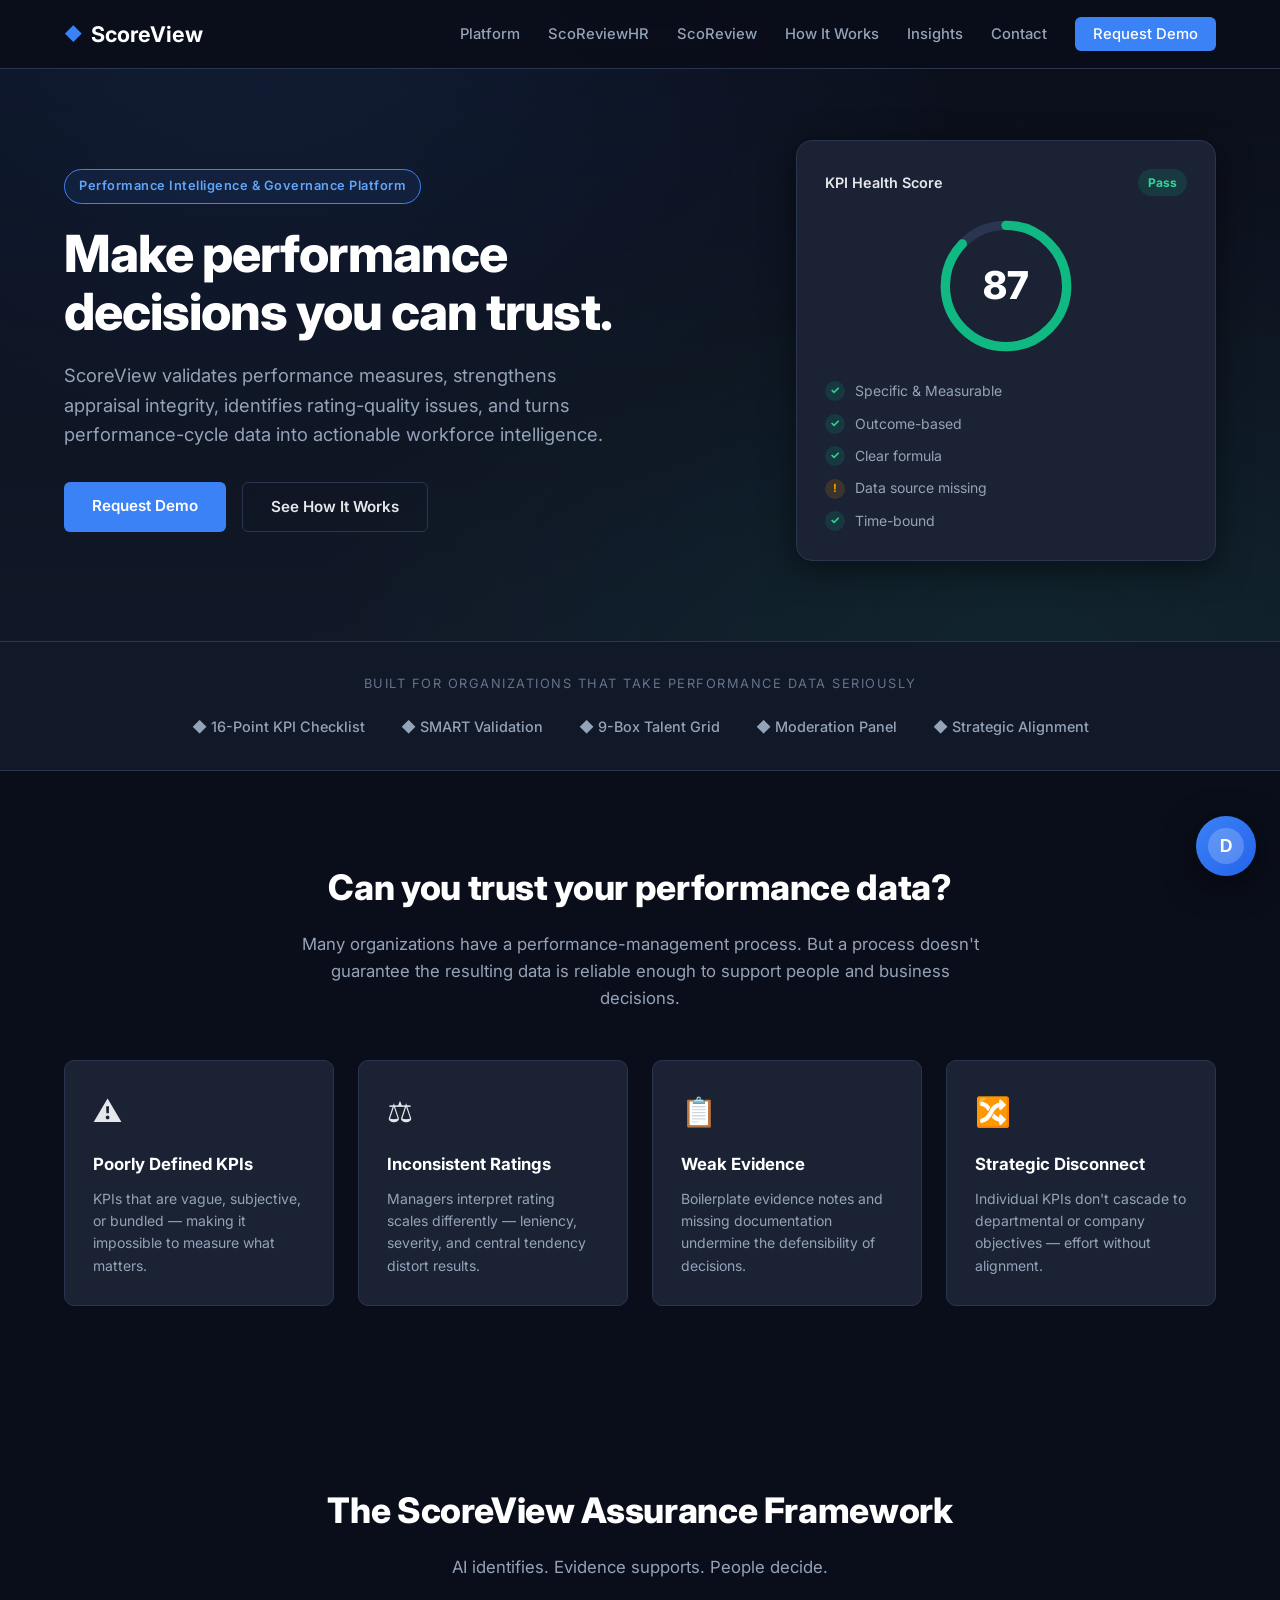
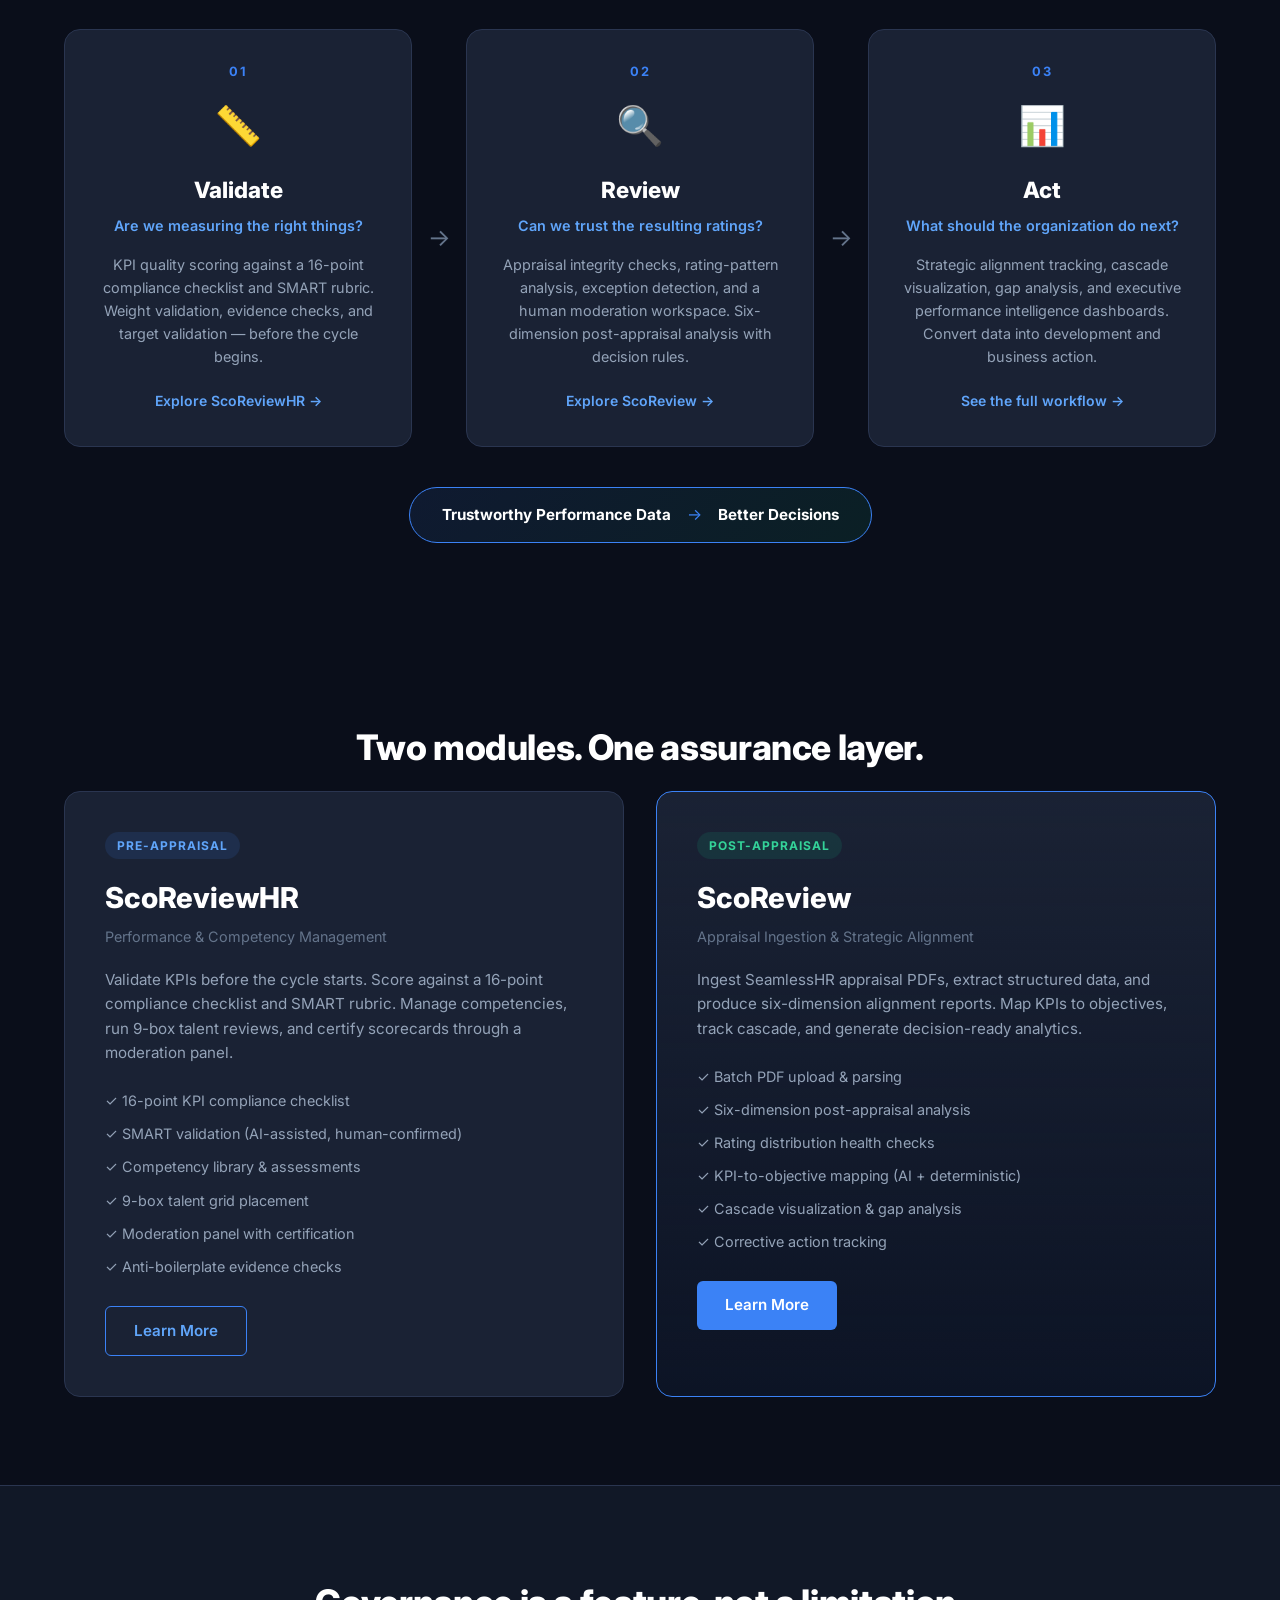
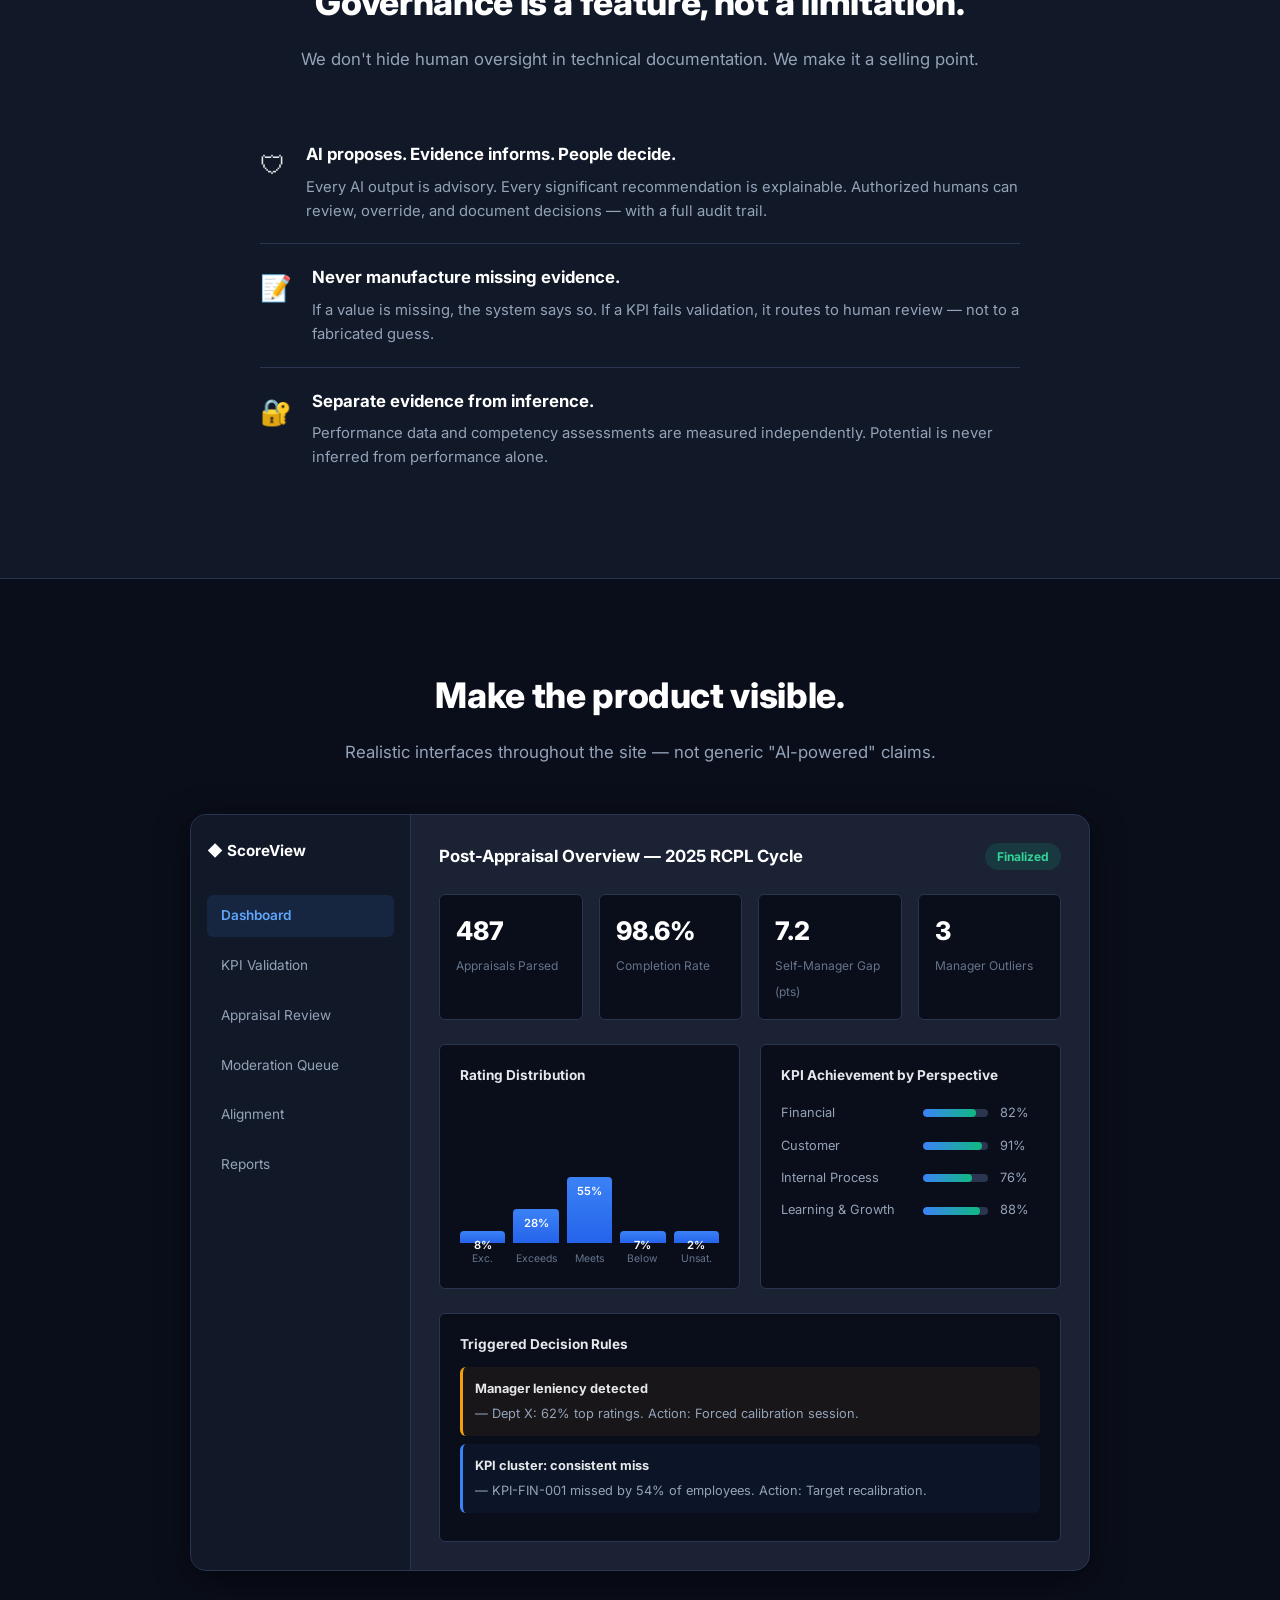
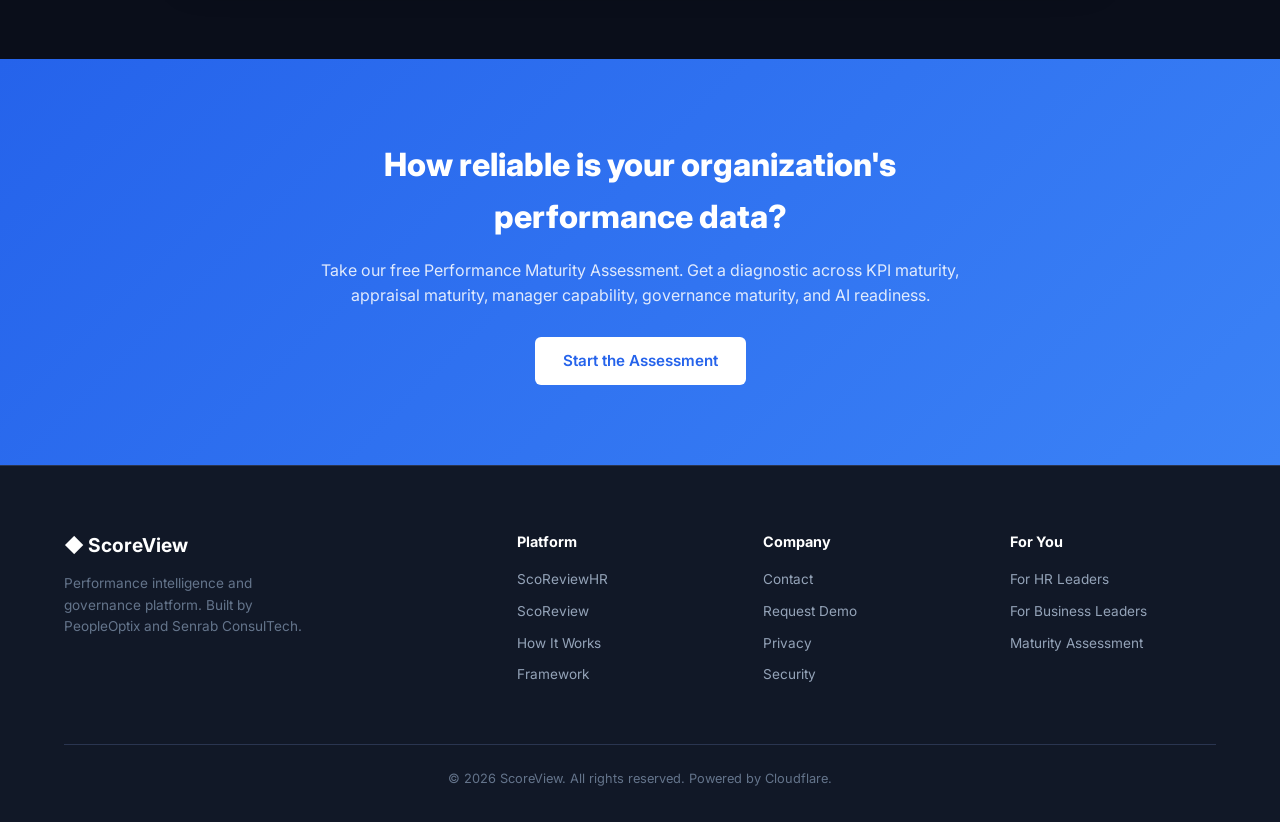
==== index.html @ a71723cf "chore: expose static site and Pages Functions at repo root for Cloudflare Pages" ====
<!DOCTYPE html>
<html lang="en">
<head>
  <meta charset="UTF-8">
  <meta name="viewport" content="width=device-width, initial-scale=1.0">
  <title>ScoreView — Performance Intelligence You Can Trust</title>
  <meta name="description" content="ScoreView validates performance measures, strengthens appraisal integrity, identifies rating-quality issues, and turns performance-cycle data into actionable workforce intelligence.">
  <link rel="preconnect" href="https://fonts.googleapis.com">
  <link rel="preconnect" href="https://fonts.gstatic.com" crossorigin>
  <link href="https://fonts.googleapis.com/css2?family=Inter:wght@300;400;500;600;700;800&display=swap" rel="stylesheet">
  <link rel="stylesheet" href="/styles.css">
  <script src="/config.js"></script>
</head>
<body>
  <!-- Navigation -->
  <nav class="nav" id="nav">
    <div class="nav-container">
      <a href="/" class="nav-logo">
        <span class="nav-logo-icon">◆</span> ScoreView
      </a>
      <button class="nav-toggle" id="navToggle" aria-label="Toggle menu" aria-expanded="false">
        <span></span><span></span><span></span>
      </button>
      <ul class="nav-menu" id="navMenu">
        <li><a href="/#platform">Platform</a></li>
        <li><a href="/scoReviewHR.html">ScoReviewHR</a></li>
        <li><a href="/scoReview.html">ScoReview</a></li>
        <li><a href="/how-it-works.html">How It Works</a></li>
        <li><a href="/#insights">Insights</a></li>
        <li><a href="/contact.html">Contact</a></li>
        <li><a href="/request-demo.html" class="nav-cta" data-cta="demo">Request Demo</a></li>
      </ul>
    </div>
  </nav>

  <!-- Hero -->
  <section class="hero">
    <div class="hero-bg"></div>
    <div class="container">
      <div class="hero-content">
        <div class="hero-badge">Performance Intelligence & Governance Platform</div>
        <h1 class="hero-title">Make performance decisions you can trust.</h1>
        <p class="hero-subtitle">ScoreView validates performance measures, strengthens appraisal integrity, identifies rating-quality issues, and turns performance-cycle data into actionable workforce intelligence.</p>
        <div class="hero-ctas">
          <a href="/request-demo.html" class="btn btn-primary" data-cta="demo">Request Demo</a>
          <a href="/how-it-works.html" class="btn btn-secondary">See How It Works</a>
        </div>
      </div>
      <div class="hero-visual">
        <div class="hero-card">
          <div class="hero-card-header">
            <span class="hero-card-label">KPI Health Score</span>
            <span class="hero-card-status status-pass">Pass</span>
          </div>
          <div class="hero-card-score">
            <span class="score-ring" style="--score: 87;">
              <svg viewBox="0 0 120 120">
                <circle cx="60" cy="60" r="52" class="ring-bg"/>
                <circle cx="60" cy="60" r="52" class="ring-fill" style="stroke-dashoffset: calc(327 - 327 * 0.87);"/>
              </svg>
              <span class="score-value">87</span>
            </span>
          </div>
          <div class="hero-card-checks">
            <div class="check-item pass"><span>✓</span> Specific & Measurable</div>
            <div class="check-item pass"><span>✓</span> Outcome-based</div>
            <div class="check-item pass"><span>✓</span> Clear formula</div>
            <div class="check-item warn"><span>!</span> Data source missing</div>
            <div class="check-item pass"><span>✓</span> Time-bound</div>
          </div>
        </div>
      </div>
    </div>
  </section>

  <!-- Trust Bar -->
  <section class="trust-bar">
    <div class="container">
      <p class="trust-label">Built for organizations that take performance data seriously</p>
      <div class="trust-items">
        <div class="trust-item">◆ 16-Point KPI Checklist</div>
        <div class="trust-item">◆ SMART Validation</div>
        <div class="trust-item">◆ 9-Box Talent Grid</div>
        <div class="trust-item">◆ Moderation Panel</div>
        <div class="trust-item">◆ Strategic Alignment</div>
      </div>
    </div>
  </section>

  <!-- Problem Statement -->
  <section class="problem" id="problem">
    <div class="container">
      <h2 class="section-title">Can you trust your performance data?</h2>
      <p class="section-subtitle">Many organizations have a performance-management process. But a process doesn't guarantee the resulting data is reliable enough to support people and business decisions.</p>
      <div class="problem-grid">
        <div class="problem-card">
          <div class="problem-icon">⚠</div>
          <h3>Poorly Defined KPIs</h3>
          <p>KPIs that are vague, subjective, or bundled — making it impossible to measure what matters.</p>
        </div>
        <div class="problem-card">
          <div class="problem-icon">⚖</div>
          <h3>Inconsistent Ratings</h3>
          <p>Managers interpret rating scales differently — leniency, severity, and central tendency distort results.</p>
        </div>
        <div class="problem-card">
          <div class="problem-icon">📋</div>
          <h3>Weak Evidence</h3>
          <p>Boilerplate evidence notes and missing documentation undermine the defensibility of decisions.</p>
        </div>
        <div class="problem-card">
          <div class="problem-icon">🔀</div>
          <h3>Strategic Disconnect</h3>
          <p>Individual KPIs don't cascade to departmental or company objectives — effort without alignment.</p>
        </div>
      </div>
    </div>
  </section>

  <!-- Three Pillars -->
  <section class="pillars" id="platform">
    <div class="container">
      <h2 class="section-title">The ScoreView Assurance Framework</h2>
      <p class="section-subtitle">AI identifies. Evidence supports. People decide.</p>
      <div class="pillars-flow">
        <div class="pillar">
          <div class="pillar-number">01</div>
          <div class="pillar-icon">📏</div>
          <h3>Validate</h3>
          <p class="pillar-question">Are we measuring the right things?</p>
          <p class="pillar-desc">KPI quality scoring against a 16-point compliance checklist and SMART rubric. Weight validation, evidence checks, and target validation — before the cycle begins.</p>
          <a href="/scoReviewHR.html" class="pillar-link">Explore ScoReviewHR →</a>
        </div>
        <div class="pillar-connector">→</div>
        <div class="pillar">
          <div class="pillar-number">02</div>
          <div class="pillar-icon">🔍</div>
          <h3>Review</h3>
          <p class="pillar-question">Can we trust the resulting ratings?</p>
          <p class="pillar-desc">Appraisal integrity checks, rating-pattern analysis, exception detection, and a human moderation workspace. Six-dimension post-appraisal analysis with decision rules.</p>
          <a href="/scoReview.html" class="pillar-link">Explore ScoReview →</a>
        </div>
        <div class="pillar-connector">→</div>
        <div class="pillar">
          <div class="pillar-number">03</div>
          <div class="pillar-icon">📊</div>
          <h3>Act</h3>
          <p class="pillar-question">What should the organization do next?</p>
          <p class="pillar-desc">Strategic alignment tracking, cascade visualization, gap analysis, and executive performance intelligence dashboards. Convert data into development and business action.</p>
          <a href="/how-it-works.html" class="pillar-link">See the full workflow →</a>
        </div>
      </div>
      <div class="pillars-result">
        <div class="pillars-result-box">
          <strong>Trustworthy Performance Data</strong>
          <span>→</span>
          <strong>Better Decisions</strong>
        </div>
      </div>
    </div>
  </section>

  <!-- Product Cards -->
  <section class="products" id="products">
    <div class="container">
      <h2 class="section-title">Two modules. One assurance layer.</h2>
      <div class="product-grid">
        <div class="product-card">
          <div class="product-tag">Pre-Appraisal</div>
          <h3>ScoReviewHR</h3>
          <p class="product-tagline">Performance & Competency Management</p>
          <p class="product-desc">Validate KPIs before the cycle starts. Score against a 16-point compliance checklist and SMART rubric. Manage competencies, run 9-box talent reviews, and certify scorecards through a moderation panel.</p>
          <ul class="product-features">
            <li>✓ 16-point KPI compliance checklist</li>
            <li>✓ SMART validation (AI-assisted, human-confirmed)</li>
            <li>✓ Competency library & assessments</li>
            <li>✓ 9-box talent grid placement</li>
            <li>✓ Moderation panel with certification</li>
            <li>✓ Anti-boilerplate evidence checks</li>
          </ul>
          <a href="/scoReviewHR.html" class="btn btn-outline" data-cta="scoReviewHR">Learn More</a>
        </div>
        <div class="product-card product-card-featured">
          <div class="product-tag">Post-Appraisal</div>
          <h3>ScoReview</h3>
          <p class="product-tagline">Appraisal Ingestion & Strategic Alignment</p>
          <p class="product-desc">Ingest SeamlessHR appraisal PDFs, extract structured data, and produce six-dimension alignment reports. Map KPIs to objectives, track cascade, and generate decision-ready analytics.</p>
          <ul class="product-features">
            <li>✓ Batch PDF upload & parsing</li>
            <li>✓ Six-dimension post-appraisal analysis</li>
            <li>✓ Rating distribution health checks</li>
            <li>✓ KPI-to-objective mapping (AI + deterministic)</li>
            <li>✓ Cascade visualization & gap analysis</li>
            <li>✓ Corrective action tracking</li>
          </ul>
          <a href="/scoReview.html" class="btn btn-primary" data-cta="scoReview">Learn More</a>
        </div>
      </div>
    </div>
  </section>

  <!-- Governance -->
  <section class="governance" id="governance">
    <div class="container">
      <div class="governance-content">
        <h2 class="section-title">Governance is a feature, not a limitation.</h2>
        <p class="section-subtitle">We don't hide human oversight in technical documentation. We make it a selling point.</p>
        <div class="governance-principle">
          <div class="gp-icon">🛡</div>
          <div>
            <h4>AI proposes. Evidence informs. People decide.</h4>
            <p>Every AI output is advisory. Every significant recommendation is explainable. Authorized humans can review, override, and document decisions — with a full audit trail.</p>
          </div>
        </div>
        <div class="governance-principle">
          <div class="gp-icon">📝</div>
          <div>
            <h4>Never manufacture missing evidence.</h4>
            <p>If a value is missing, the system says so. If a KPI fails validation, it routes to human review — not to a fabricated guess.</p>
          </div>
        </div>
        <div class="governance-principle">
          <div class="gp-icon">🔐</div>
          <div>
            <h4>Separate evidence from inference.</h4>
            <p>Performance data and competency assessments are measured independently. Potential is never inferred from performance alone.</p>
          </div>
        </div>
      </div>
    </div>
  </section>

  <!-- Dashboard Preview -->
  <section class="dashboard-preview" id="insights">
    <div class="container">
      <h2 class="section-title">Make the product visible.</h2>
      <p class="section-subtitle">Realistic interfaces throughout the site — not generic "AI-powered" claims.</p>
      <div class="dashboard-mockup">
        <div class="dm-sidebar">
          <div class="dm-logo">◆ ScoreView</div>
          <div class="dm-nav-item active">Dashboard</div>
          <div class="dm-nav-item">KPI Validation</div>
          <div class="dm-nav-item">Appraisal Review</div>
          <div class="dm-nav-item">Moderation Queue</div>
          <div class="dm-nav-item">Alignment</div>
          <div class="dm-nav-item">Reports</div>
        </div>
        <div class="dm-main">
          <div class="dm-header">
            <h4>Post-Appraisal Overview — 2025 RCPL Cycle</h4>
            <span class="dm-badge">Finalized</span>
          </div>
          <div class="dm-stats">
            <div class="dm-stat">
              <span class="dm-stat-value">487</span>
              <span class="dm-stat-label">Appraisals Parsed</span>
            </div>
            <div class="dm-stat">
              <span class="dm-stat-value">98.6%</span>
              <span class="dm-stat-label">Completion Rate</span>
            </div>
            <div class="dm-stat">
              <span class="dm-stat-value">7.2</span>
              <span class="dm-stat-label">Self-Manager Gap (pts)</span>
            </div>
            <div class="dm-stat">
              <span class="dm-stat-value">3</span>
              <span class="dm-stat-label">Manager Outliers</span>
            </div>
          </div>
          <div class="dm-charts">
            <div class="dm-chart">
              <h5>Rating Distribution</h5>
              <div class="dm-bar-chart">
                <div class="dm-bar" style="height: 8%"><span>8%</span></div>
                <div class="dm-bar" style="height: 28%"><span>28%</span></div>
                <div class="dm-bar" style="height: 55%"><span>55%</span></div>
                <div class="dm-bar" style="height: 7%"><span>7%</span></div>
                <div class="dm-bar" style="height: 2%"><span>2%</span></div>
              </div>
              <div class="dm-bar-labels">
                <span>Exc.</span><span>Exceeds</span><span>Meets</span><span>Below</span><span>Unsat.</span>
              </div>
            </div>
            <div class="dm-chart">
              <h5>KPI Achievement by Perspective</h5>
              <div class="dm-progress-list">
                <div class="dm-progress-item"><span>Financial</span><div class="dm-progress-bar"><div style="width: 82%"></div></div><span>82%</span></div>
                <div class="dm-progress-item"><span>Customer</span><div class="dm-progress-bar"><div style="width: 91%"></div></div><span>91%</span></div>
                <div class="dm-progress-item"><span>Internal Process</span><div class="dm-progress-bar"><div style="width: 76%"></div></div><span>76%</span></div>
                <div class="dm-progress-item"><span>Learning & Growth</span><div class="dm-progress-bar"><div style="width: 88%"></div></div><span>88%</span></div>
              </div>
            </div>
          </div>
          <div class="dm-alerts">
            <h5>Triggered Decision Rules</h5>
            <div class="dm-alert dm-alert-warn">
              <strong>Manager leniency detected</strong> — Dept X: 62% top ratings. Action: Forced calibration session.
            </div>
            <div class="dm-alert dm-alert-info">
              <strong>KPI cluster: consistent miss</strong> — KPI-FIN-001 missed by 54% of employees. Action: Target recalibration.
            </div>
          </div>
        </div>
      </div>
    </div>
  </section>

  <!-- Maturity Assessment CTA -->
  <section class="maturity-cta">
    <div class="container">
      <div class="maturity-content">
        <h2>How reliable is your organization's performance data?</h2>
        <p>Take our free Performance Maturity Assessment. Get a diagnostic across KPI maturity, appraisal maturity, manager capability, governance maturity, and AI readiness.</p>
        <a href="/request-demo.html" class="btn btn-primary" data-cta="maturity">Start the Assessment</a>
      </div>
    </div>
  </section>

  <!-- Footer -->
  <footer class="footer">
    <div class="container">
      <div class="footer-grid">
        <div class="footer-col">
          <div class="footer-logo">◆ ScoreView</div>
          <p class="footer-desc">Performance intelligence and governance platform. Built by PeopleOptix and Senrab ConsulTech.</p>
        </div>
        <div class="footer-col">
          <h5>Platform</h5>
          <a href="/scoReviewHR.html">ScoReviewHR</a>
          <a href="/scoReview.html">ScoReview</a>
          <a href="/how-it-works.html">How It Works</a>
          <a href="/#platform">Framework</a>
        </div>
        <div class="footer-col">
          <h5>Company</h5>
          <a href="/contact.html">Contact</a>
          <a href="/request-demo.html">Request Demo</a>
          <a href="/privacy.html">Privacy</a>
          <a href="/security.html">Security</a>
        </div>
        <div class="footer-col">
          <h5>For You</h5>
          <a href="/#insights">For HR Leaders</a>
          <a href="/#insights">For Business Leaders</a>
          <a href="/request-demo.html">Maturity Assessment</a>
        </div>
      </div>
      <div class="footer-bottom">
        <p>© 2026 ScoreView. All rights reserved. Powered by Cloudflare.</p>
      </div>
    </div>
  </footer>

  <!-- Dede AI Assistant -->
  <div class="dede-widget" id="dedeWidget">
    <button class="dede-toggle" id="dedeToggle" aria-label="Open Dede AI Assistant">
      <div class="dede-avatar">D</div>
    </button>
    <div class="dede-panel" id="dedePanel">
      <div class="dede-header">
        <div class="dede-header-avatar">D</div>
        <div class="dede-header-info">
          <div class="dede-header-name">Dede</div>
          <div class="dede-header-status">AI Assistant · Online</div>
        </div>
        <button class="dede-close" id="dedeClose" aria-label="Close">✕</button>
      </div>
      <div class="dede-messages" id="dedeMessages">
        <div class="dede-message dede-message-bot">
          <div class="dede-message-content">Hi! I'm Dede, your ScoreView AI assistant. I can help you understand our platform, explore features, or guide you to the right resource. What brings you here today?</div>
        </div>
      </div>
      <div class="dede-quick" id="dedeQuick">
        <button class="dede-quick-btn" data-q="What does ScoreView do?">What does ScoreView do?</button>
        <button class="dede-quick-btn" data-q="How does KPI validation work?">How does KPI validation work?</button>
        <button class="dede-quick-btn" data-q="What is the moderation panel?">What is the moderation panel?</button>
        <button class="dede-quick-btn" data-q="How do I request a demo?">How do I request a demo?</button>
      </div>
      <div class="dede-input">
        <input type="text" id="dedeInput" placeholder="Ask Dede anything..." aria-label="Ask Dede">
        <button id="dedeSend" aria-label="Send">➤</button>
      </div>
    </div>
  </div>

  <script src="/dede-assistant.js"></script>
  <script src="/main.js"></script>
</body>
</html>
---- styles.css ----
/* ScoreView — Shared Design System */
/* Based on the visual style of bscscoreview.com */

:root {
  --color-bg: #0a0e1a;
  --color-bg-alt: #111827;
  --color-bg-card: #1a2234;
  --color-border: #2a3550;
  --color-text: #e5e7eb;
  --color-text-muted: #94a3b8;
  --color-text-dim: #64748b;
  --color-primary: #3b82f6;
  --color-primary-light: #60a5fa;
  --color-primary-dark: #2563eb;
  --color-accent: #10b981;
  --color-accent-light: #34d399;
  --color-warning: #f59e0b;
  --color-danger: #ef4444;
  --color-white: #ffffff;
  --radius-sm: 6px;
  --radius-md: 10px;
  --radius-lg: 16px;
  --radius-xl: 24px;
  --shadow-sm: 0 2px 8px rgba(0,0,0,0.3);
  --shadow-md: 0 4px 16px rgba(0,0,0,0.4);
  --shadow-lg: 0 8px 32px rgba(0,0,0,0.5);
  --font: 'Inter', -apple-system, BlinkMacSystemFont, 'Segoe UI', sans-serif;
  --transition: all 0.3s ease;
}

* {
  margin: 0;
  padding: 0;
  box-sizing: border-box;
}

html {
  scroll-behavior: smooth;
}

body {
  font-family: var(--font);
  background: var(--color-bg);
  color: var(--color-text);
  line-height: 1.6;
  -webkit-font-smoothing: antialiased;
}

.container {
  max-width: 1200px;
  margin: 0 auto;
  padding: 0 24px;
}

a {
  color: var(--color-primary-light);
  text-decoration: none;
  transition: var(--transition);
}

a:hover {
  color: var(--color-white);
}

/* ===== Navigation ===== */
.nav {
  position: fixed;
  top: 0;
  left: 0;
  right: 0;
  z-index: 1000;
  background: rgba(10, 14, 26, 0.92);
  backdrop-filter: blur(12px);
  border-bottom: 1px solid var(--color-border);
  transition: var(--transition);
}

.nav.scrolled {
  background: rgba(10, 14, 26, 0.98);
  box-shadow: var(--shadow-md);
}

.nav-container {
  max-width: 1200px;
  margin: 0 auto;
  padding: 0 24px;
  display: flex;
  align-items: center;
  justify-content: space-between;
  height: 68px;
}

.nav-logo {
  display: flex;
  align-items: center;
  gap: 8px;
  font-weight: 700;
  font-size: 1.35rem;
  color: var(--color-white);
}

.nav-logo-icon {
  color: var(--color-primary);
  font-size: 1.1rem;
}

.nav-menu {
  display: flex;
  align-items: center;
  gap: 28px;
  list-style: none;
}

.nav-menu a {
  color: var(--color-text-muted);
  font-size: 0.925rem;
  font-weight: 500;
}

.nav-menu a:hover {
  color: var(--color-white);
}

.nav-menu a.active {
  color: var(--color-white);
}

.nav-cta {
  background: var(--color-primary);
  color: var(--color-white) !important;
  padding: 8px 18px;
  border-radius: var(--radius-sm);
  font-weight: 600;
}

.nav-cta:hover {
  background: var(--color-primary-dark);
}

.nav-toggle {
  display: none;
  flex-direction: column;
  gap: 5px;
  background: none;
  border: none;
  cursor: pointer;
  padding: 6px;
}

.nav-toggle span {
  width: 24px;
  height: 2px;
  background: var(--color-text);
  border-radius: 2px;
  transition: var(--transition);
}

.nav-toggle.active span:nth-child(1) { transform: translateY(7px) rotate(45deg); }
.nav-toggle.active span:nth-child(2) { opacity: 0; }
.nav-toggle.active span:nth-child(3) { transform: translateY(-7px) rotate(-45deg); }

/* ===== Hero ===== */
.hero {
  position: relative;
  padding: 140px 0 80px;
  overflow: hidden;
}

.hero-bg {
  position: absolute;
  inset: 0;
  background:
    radial-gradient(ellipse at 20% 0%, rgba(59, 130, 246, 0.12) 0%, transparent 50%),
    radial-gradient(ellipse at 80% 100%, rgba(16, 185, 129, 0.08) 0%, transparent 50%),
    linear-gradient(180deg, var(--color-bg) 0%, var(--color-bg-alt) 100%);
  pointer-events: none;
}

.hero .container {
  position: relative;
  display: grid;
  grid-template-columns: 1.1fr 0.9fr;
  gap: 48px;
  align-items: center;
}

.hero-badge {
  display: inline-block;
  padding: 6px 14px;
  border: 1px solid var(--color-primary);
  border-radius: 100px;
  color: var(--color-primary-light);
  font-size: 0.8rem;
  font-weight: 600;
  letter-spacing: 0.5px;
  margin-bottom: 20px;
  background: rgba(59, 130, 246, 0.08);
}

.hero-title {
  font-size: 3.2rem;
  font-weight: 800;
  line-height: 1.15;
  color: var(--color-white);
  margin-bottom: 20px;
  letter-spacing: -0.02em;
}

.hero-subtitle {
  font-size: 1.15rem;
  color: var(--color-text-muted);
  margin-bottom: 32px;
  max-width: 560px;
}

.hero-ctas {
  display: flex;
  gap: 16px;
  flex-wrap: wrap;
}

/* ===== Buttons ===== */
.btn {
  display: inline-block;
  padding: 12px 28px;
  border-radius: var(--radius-sm);
  font-weight: 600;
  font-size: 0.95rem;
  cursor: pointer;
  transition: var(--transition);
  border: none;
  text-align: center;
}

.btn-primary {
  background: var(--color-primary);
  color: var(--color-white);
}

.btn-primary:hover {
  background: var(--color-primary-dark);
  transform: translateY(-2px);
  box-shadow: 0 8px 24px rgba(59, 130, 246, 0.3);
}

.btn-secondary {
  background: transparent;
  color: var(--color-text);
  border: 1px solid var(--color-border);
}

.btn-secondary:hover {
  border-color: var(--color-primary);
  color: var(--color-white);
}

.btn-outline {
  background: transparent;
  color: var(--color-primary-light);
  border: 1px solid var(--color-primary);
}

.btn-outline:hover {
  background: rgba(59, 130, 246, 0.1);
  color: var(--color-white);
}

.btn-lg {
  padding: 16px 40px;
  font-size: 1.05rem;
}

/* ===== Hero Visual Card ===== */
.hero-visual {
  position: relative;
}

.hero-card {
  background: var(--color-bg-card);
  border: 1px solid var(--color-border);
  border-radius: var(--radius-lg);
  padding: 28px;
  box-shadow: var(--shadow-lg);
  max-width: 420px;
  margin-left: auto;
}

.hero-card-header {
  display: flex;
  justify-content: space-between;
  align-items: center;
  margin-bottom: 20px;
}

.hero-card-label {
  font-weight: 600;
  font-size: 0.9rem;
}

.hero-card-status {
  padding: 4px 10px;
  border-radius: 100px;
  font-size: 0.75rem;
  font-weight: 700;
}

.status-pass {
  background: rgba(16, 185, 129, 0.15);
  color: var(--color-accent-light);
}

.status-warn {
  background: rgba(245, 158, 11, 0.15);
  color: var(--color-warning);
}

.hero-card-score {
  display: flex;
  justify-content: center;
  margin-bottom: 24px;
}

.score-ring {
  position: relative;
  width: 140px;
  height: 140px;
  display: flex;
  align-items: center;
  justify-content: center;
}

.score-ring svg {
  width: 100%;
  height: 100%;
  transform: rotate(-90deg);
}

.ring-bg {
  fill: none;
  stroke: var(--color-border);
  stroke-width: 8;
}

.ring-fill {
  fill: none;
  stroke: var(--color-accent);
  stroke-width: 8;
  stroke-linecap: round;
  stroke-dasharray: 327;
  transition: stroke-dashoffset 1s ease;
}

.score-value {
  position: absolute;
  font-size: 2.4rem;
  font-weight: 800;
  color: var(--color-white);
}

.hero-card-checks {
  display: flex;
  flex-direction: column;
  gap: 10px;
}

.check-item {
  display: flex;
  align-items: center;
  gap: 10px;
  font-size: 0.875rem;
  color: var(--color-text-muted);
}

.check-item span {
  width: 20px;
  height: 20px;
  border-radius: 50%;
  display: flex;
  align-items: center;
  justify-content: center;
  font-size: 0.7rem;
  font-weight: 700;
}

.check-item.pass span {
  background: rgba(16, 185, 129, 0.15);
  color: var(--color-accent-light);
}

.check-item.warn span {
  background: rgba(245, 158, 11, 0.15);
  color: var(--color-warning);
}

/* ===== Trust Bar ===== */
.trust-bar {
  border-top: 1px solid var(--color-border);
  border-bottom: 1px solid var(--color-border);
  padding: 32px 0;
  background: var(--color-bg-alt);
}

.trust-label {
  text-align: center;
  color: var(--color-text-dim);
  font-size: 0.8rem;
  text-transform: uppercase;
  letter-spacing: 1.5px;
  margin-bottom: 20px;
}

.trust-items {
  display: flex;
  justify-content: center;
  gap: 36px;
  flex-wrap: wrap;
}

.trust-item {
  color: var(--color-text-muted);
  font-size: 0.9rem;
  font-weight: 500;
}

/* ===== Sections ===== */
section {
  padding: 88px 0;
}

.section-title {
  font-size: 2.2rem;
  font-weight: 800;
  color: var(--color-white);
  text-align: center;
  margin-bottom: 16px;
  letter-spacing: -0.01em;
}

.section-subtitle {
  font-size: 1.05rem;
  color: var(--color-text-muted);
  text-align: center;
  max-width: 680px;
  margin: 0 auto 48px;
}

/* ===== Problem Section ===== */
.problem-grid {
  display: grid;
  grid-template-columns: repeat(4, 1fr);
  gap: 24px;
}

.problem-card {
  background: var(--color-bg-card);
  border: 1px solid var(--color-border);
  border-radius: var(--radius-md);
  padding: 28px;
  transition: var(--transition);
}

.problem-card:hover {
  transform: translateY(-4px);
  border-color: var(--color-primary);
  box-shadow: var(--shadow-md);
}

.problem-icon {
  font-size: 1.8rem;
  margin-bottom: 16px;
}

.problem-card h3 {
  font-size: 1.05rem;
  font-weight: 700;
  color: var(--color-white);
  margin-bottom: 10px;
}

.problem-card p {
  font-size: 0.875rem;
  color: var(--color-text-muted);
}

/* ===== Pillars ===== */
.pillars-flow {
  display: grid;
  grid-template-columns: 1fr auto 1fr auto 1fr;
  gap: 16px;
  align-items: stretch;
  margin-bottom: 40px;
}

.pillar {
  background: var(--color-bg-card);
  border: 1px solid var(--color-border);
  border-radius: var(--radius-lg);
  padding: 32px;
  text-align: center;
  transition: var(--transition);
}

.pillar:hover {
  border-color: var(--color-primary);
  transform: translateY(-4px);
  box-shadow: var(--shadow-md);
}

.pillar-number {
  font-size: 0.8rem;
  font-weight: 700;
  color: var(--color-primary);
  letter-spacing: 2px;
  margin-bottom: 12px;
}

.pillar-icon {
  font-size: 2.4rem;
  margin-bottom: 16px;
}

.pillar h3 {
  font-size: 1.4rem;
  font-weight: 800;
  color: var(--color-white);
  margin-bottom: 6px;
}

.pillar-question {
  color: var(--color-primary-light);
  font-size: 0.9rem;
  font-weight: 600;
  margin-bottom: 16px;
}

.pillar-desc {
  font-size: 0.9rem;
  color: var(--color-text-muted);
  margin-bottom: 20px;
}

.pillar-link {
  font-size: 0.875rem;
  font-weight: 600;
}

.pillar-connector {
  display: flex;
  align-items: center;
  color: var(--color-text-dim);
  font-size: 1.5rem;
}

.pillars-result {
  display: flex;
  justify-content: center;
}

.pillars-result-box {
  display: flex;
  align-items: center;
  gap: 16px;
  background: linear-gradient(135deg, rgba(59, 130, 246, 0.1), rgba(16, 185, 129, 0.1));
  border: 1px solid var(--color-primary);
  border-radius: 100px;
  padding: 14px 32px;
}

.pillars-result-box strong {
  color: var(--color-white);
  font-size: 0.95rem;
}

.pillars-result-box span {
  color: var(--color-primary);
}

/* ===== Products ===== */
.product-grid {
  display: grid;
  grid-template-columns: 1fr 1fr;
  gap: 32px;
}

.product-card {
  background: var(--color-bg-card);
  border: 1px solid var(--color-border);
  border-radius: var(--radius-lg);
  padding: 40px;
  transition: var(--transition);
}

.product-card:hover {
  transform: translateY(-4px);
  box-shadow: var(--shadow-lg);
}

.product-card-featured {
  border-color: var(--color-primary);
  background: linear-gradient(180deg, var(--color-bg-card), rgba(59, 130, 246, 0.05));
}

.product-tag {
  display: inline-block;
  padding: 4px 12px;
  border-radius: 100px;
  font-size: 0.75rem;
  font-weight: 700;
  letter-spacing: 1px;
  text-transform: uppercase;
  background: rgba(59, 130, 246, 0.12);
  color: var(--color-primary-light);
  margin-bottom: 16px;
}

.product-card-featured .product-tag {
  background: rgba(16, 185, 129, 0.12);
  color: var(--color-accent-light);
}

.product-card h3 {
  font-size: 1.8rem;
  font-weight: 800;
  color: var(--color-white);
  margin-bottom: 4px;
}

.product-tagline {
  color: var(--color-text-dim);
  font-size: 0.9rem;
  margin-bottom: 20px;
}

.product-desc {
  color: var(--color-text-muted);
  font-size: 0.95rem;
  margin-bottom: 24px;
}

.product-features {
  list-style: none;
  margin-bottom: 28px;
  display: flex;
  flex-direction: column;
  gap: 10px;
}

.product-features li {
  font-size: 0.9rem;
  color: var(--color-text-muted);
}

/* ===== Governance ===== */
.governance {
  background: var(--color-bg-alt);
  border-top: 1px solid var(--color-border);
  border-bottom: 1px solid var(--color-border);
}

.governance-content {
  max-width: 760px;
  margin: 0 auto;
}

.governance-principle {
  display: flex;
  gap: 20px;
  padding: 20px 0;
  border-bottom: 1px solid var(--color-border);
}

.governance-principle:last-child {
  border-bottom: none;
}

.gp-icon {
  font-size: 1.6rem;
  flex-shrink: 0;
  margin-top: 4px;
}

.governance-principle h4 {
  color: var(--color-white);
  font-size: 1.05rem;
  margin-bottom: 8px;
}

.governance-principle p {
  color: var(--color-text-muted);
  font-size: 0.925rem;
}

/* ===== Dashboard Preview ===== */
.dashboard-mockup {
  background: var(--color-bg-card);
  border: 1px solid var(--color-border);
  border-radius: var(--radius-lg);
  overflow: hidden;
  display: grid;
  grid-template-columns: 220px 1fr;
  box-shadow: var(--shadow-lg);
  max-width: 900px;
  margin: 0 auto;
}

.dm-sidebar {
  background: var(--color-bg-alt);
  border-right: 1px solid var(--color-border);
  padding: 24px 16px;
  display: flex;
  flex-direction: column;
  gap: 8px;
}

.dm-logo {
  font-weight: 700;
  color: var(--color-white);
  margin-bottom: 24px;
  font-size: 0.95rem;
}

.dm-nav-item {
  padding: 10px 14px;
  border-radius: var(--radius-sm);
  font-size: 0.85rem;
  color: var(--color-text-muted);
  cursor: pointer;
}

.dm-nav-item.active {
  background: rgba(59, 130, 246, 0.12);
  color: var(--color-primary-light);
  font-weight: 600;
}

.dm-main {
  padding: 28px;
}

.dm-header {
  display: flex;
  justify-content: space-between;
  align-items: center;
  margin-bottom: 24px;
}

.dm-header h4 {
  color: var(--color-white);
  font-size: 1.05rem;
}

.dm-badge {
  padding: 4px 12px;
  border-radius: 100px;
  background: rgba(16, 185, 129, 0.15);
  color: var(--color-accent-light);
  font-size: 0.75rem;
  font-weight: 700;
}

.dm-stats {
  display: grid;
  grid-template-columns: repeat(4, 1fr);
  gap: 16px;
  margin-bottom: 24px;
}

.dm-stat {
  background: var(--color-bg);
  border: 1px solid var(--color-border);
  border-radius: var(--radius-sm);
  padding: 16px;
}

.dm-stat-value {
  display: block;
  font-size: 1.6rem;
  font-weight: 800;
  color: var(--color-white);
}

.dm-stat-label {
  font-size: 0.75rem;
  color: var(--color-text-dim);
}

.dm-charts {
  display: grid;
  grid-template-columns: 1fr 1fr;
  gap: 20px;
  margin-bottom: 24px;
}

.dm-chart {
  background: var(--color-bg);
  border: 1px solid var(--color-border);
  border-radius: var(--radius-sm);
  padding: 20px;
}

.dm-chart h5 {
  color: var(--color-text);
  font-size: 0.85rem;
  margin-bottom: 16px;
}

.dm-bar-chart {
  display: flex;
  align-items: flex-end;
  gap: 8px;
  height: 140px;
  padding-top: 20px;
}

.dm-bar {
  flex: 1;
  background: linear-gradient(180deg, var(--color-primary), var(--color-primary-dark));
  border-radius: 4px 4px 0 0;
  display: flex;
  align-items: flex-start;
  justify-content: center;
  padding-top: 6px;
  min-height: 12px;
}

.dm-bar span {
  font-size: 0.7rem;
  color: var(--color-white);
  font-weight: 600;
}

.dm-bar-labels {
  display: flex;
  gap: 8px;
  margin-top: 8px;
}

.dm-bar-labels span {
  flex: 1;
  text-align: center;
  font-size: 0.65rem;
  color: var(--color-text-dim);
}

.dm-progress-list {
  display: flex;
  flex-direction: column;
  gap: 12px;
}

.dm-progress-item {
  display: grid;
  grid-template-columns: 130px 1fr 40px;
  align-items: center;
  gap: 12px;
  font-size: 0.8rem;
  color: var(--color-text-muted);
}

.dm-progress-bar {
  height: 8px;
  background: var(--color-border);
  border-radius: 100px;
  overflow: hidden;
}

.dm-progress-bar div {
  height: 100%;
  background: linear-gradient(90deg, var(--color-primary), var(--color-accent));
  border-radius: 100px;
}

.dm-alerts {
  background: var(--color-bg);
  border: 1px solid var(--color-border);
  border-radius: var(--radius-sm);
  padding: 20px;
}

.dm-alerts h5 {
  color: var(--color-text);
  font-size: 0.85rem;
  margin-bottom: 12px;
}

.dm-alert {
  padding: 12px;
  border-radius: var(--radius-sm);
  font-size: 0.8rem;
  margin-bottom: 8px;
  border-left: 3px solid;
}

.dm-alert-warn {
  background: rgba(245, 158, 11, 0.06);
  border-left-color: var(--color-warning);
  color: var(--color-text-muted);
}

.dm-alert-info {
  background: rgba(59, 130, 246, 0.06);
  border-left-color: var(--color-primary);
  color: var(--color-text-muted);
}

.dm-alert strong {
  display: block;
  color: var(--color-text);
  margin-bottom: 4px;
}

/* ===== Maturity CTA ===== */
.maturity-cta {
  background: linear-gradient(135deg, var(--color-primary-dark), var(--color-primary));
  padding: 80px 0;
  text-align: center;
}

.maturity-content {
  max-width: 680px;
  margin: 0 auto;
}

.maturity-content h2 {
  font-size: 2rem;
  font-weight: 800;
  color: var(--color-white);
  margin-bottom: 16px;
}

.maturity-content p {
  color: rgba(255, 255, 255, 0.85);
  margin-bottom: 28px;
}

.maturity-content .btn-primary {
  background: var(--color-white);
  color: var(--color-primary-dark);
}

.maturity-content .btn-primary:hover {
  background: rgba(255, 255, 255, 0.9);
}

/* ===== Footer ===== */
.footer {
  background: var(--color-bg-alt);
  border-top: 1px solid var(--color-border);
  padding: 64px 0 32px;
}

.footer-grid {
  display: grid;
  grid-template-columns: 2fr 1fr 1fr 1fr;
  gap: 40px;
  margin-bottom: 48px;
}

.footer-logo {
  font-size: 1.2rem;
  font-weight: 700;
  color: var(--color-white);
  margin-bottom: 12px;
}

.footer-desc {
  font-size: 0.85rem;
  color: var(--color-text-dim);
  max-width: 260px;
}

.footer-col h5 {
  color: var(--color-white);
  font-size: 0.9rem;
  margin-bottom: 16px;
}

.footer-col a {
  display: block;
  color: var(--color-text-muted);
  font-size: 0.85rem;
  margin-bottom: 10px;
}

.footer-col a:hover {
  color: var(--color-white);
}

.footer-bottom {
  border-top: 1px solid var(--color-border);
  padding-top: 24px;
  text-align: center;
  color: var(--color-text-dim);
  font-size: 0.8rem;
}

/* ===== Page Header (inner pages) ===== */
.page-header {
  padding: 140px 0 48px;
  text-align: center;
  background:
    radial-gradient(ellipse at 50% 0%, rgba(59, 130, 246, 0.1) 0%, transparent 60%),
    var(--color-bg);
  border-bottom: 1px solid var(--color-border);
}

.page-header h1 {
  font-size: 2.6rem;
  font-weight: 800;
  color: var(--color-white);
  margin-bottom: 16px;
}

.page-header p {
  font-size: 1.05rem;
  color: var(--color-text-muted);
  max-width: 680px;
  margin: 0 auto;
}

/* ===== Feature Grid ===== */
.feature-grid {
  display: grid;
  grid-template-columns: repeat(3, 1fr);
  gap: 24px;
}

.feature-card {
  background: var(--color-bg-card);
  border: 1px solid var(--color-border);
  border-radius: var(--radius-md);
  padding: 28px;
  transition: var(--transition);
}

.feature-card:hover {
  transform: translateY(-4px);
  border-color: var(--color-primary);
  box-shadow: var(--shadow-md);
}

.feature-icon {
  font-size: 1.8rem;
  margin-bottom: 16px;
}

.feature-card h3 {
  color: var(--color-white);
  font-size: 1.05rem;
  font-weight: 700;
  margin-bottom: 10px;
}

.feature-card p {
  color: var(--color-text-muted);
  font-size: 0.875rem;
}

/* ===== Steps ===== */
.steps {
  display: flex;
  flex-direction: column;
  gap: 0;
  max-width: 760px;
  margin: 0 auto;
}

.step {
  display: grid;
  grid-template-columns: 60px 1fr;
  gap: 24px;
  padding: 24px 0;
  position: relative;
}

.step:not(:last-child)::before {
  content: '';
  position: absolute;
  left: 29px;
  top: 70px;
  bottom: -10px;
  width: 2px;
  background: var(--color-border);
}

.step-number {
  width: 60px;
  height: 60px;
  border-radius: 50%;
  background: var(--color-bg-card);
  border: 2px solid var(--color-primary);
  display: flex;
  align-items: center;
  justify-content: center;
  font-size: 1.2rem;
  font-weight: 800;
  color: var(--color-primary-light);
  z-index: 1;
}

.step h3 {
  color: var(--color-white);
  font-size: 1.15rem;
  margin-bottom: 8px;
}

.step p {
  color: var(--color-text-muted);
  font-size: 0.925rem;
}

/* ===== Form ===== */
.form-section {
  max-width: 640px;
  margin: 0 auto;
}

.form-group {
  margin-bottom: 24px;
}

.form-group label {
  display: block;
  color: var(--color-text);
  font-size: 0.9rem;
  font-weight: 600;
  margin-bottom: 8px;
}

.form-group input,
.form-group select,
.form-group textarea {
  width: 100%;
  padding: 12px 16px;
  background: var(--color-bg-card);
  border: 1px solid var(--color-border);
  border-radius: var(--radius-sm);
  color: var(--color-text);
  font-family: var(--font);
  font-size: 0.95rem;
  transition: var(--transition);
}

.form-group input:focus,
.form-group select:focus,
.form-group textarea:focus {
  outline: none;
  border-color: var(--color-primary);
  box-shadow: 0 0 0 3px rgba(59, 130, 246, 0.15);
}

.form-group textarea {
  min-height: 140px;
  resize: vertical;
}

.form-row {
  display: grid;
  grid-template-columns: 1fr 1fr;
  gap: 16px;
}

.form-note {
  font-size: 0.8rem;
  color: var(--color-text-dim);
  margin-top: 8px;
}

.form-success {
  display: none;
  background: rgba(16, 185, 129, 0.1);
  border: 1px solid var(--color-accent);
  color: var(--color-accent-light);
  padding: 16px;
  border-radius: var(--radius-sm);
  margin-bottom: 24px;
  font-size: 0.9rem;
}

.form-success.show {
  display: block;
}

/* ===== Contact / About / Legal ===== */
.content-section {
  max-width: 800px;
  margin: 0 auto;
}

.content-section h2 {
  color: var(--color-white);
  font-size: 1.5rem;
  margin: 32px 0 12px;
}

.content-section h3 {
  color: var(--color-text);
  font-size: 1.1rem;
  margin: 20px 0 8px;
}

.content-section p {
  color: var(--color-text-muted);
  margin-bottom: 16px;
}

.content-section ul {
  color: var(--color-text-muted);
  padding-left: 24px;
  margin-bottom: 16px;
}

.content-section li {
  margin-bottom: 8px;
}

/* ===== Dede AI Assistant ===== */
.dede-widget {
  position: fixed;
  bottom: 24px;
  right: 24px;
  z-index: 2000;
}

.dede-toggle {
  width: 60px;
  height: 60px;
  border-radius: 50%;
  background: linear-gradient(135deg, var(--color-primary), var(--color-primary-dark));
  border: none;
  cursor: pointer;
  display: flex;
  align-items: center;
  justify-content: center;
  box-shadow: var(--shadow-lg);
  transition: var(--transition);
}

.dede-toggle:hover {
  transform: scale(1.05);
}

.dede-avatar {
  width: 36px;
  height: 36px;
  border-radius: 50%;
  background: rgba(255, 255, 255, 0.2);
  display: flex;
  align-items: center;
  justify-content: center;
  font-size: 1.1rem;
  font-weight: 800;
  color: var(--color-white);
}

.dede-panel {
  position: absolute;
  bottom: 72px;
  right: 0;
  width: 360px;
  max-height: 480px;
  background: var(--color-bg-card);
  border: 1px solid var(--color-border);
  border-radius: var(--radius-lg);
  box-shadow: var(--shadow-lg);
  display: none;
  flex-direction: column;
  overflow: hidden;
}

.dede-panel.open {
  display: flex;
}

.dede-header {
  display: flex;
  align-items: center;
  gap: 12px;
  padding: 16px;
  background: linear-gradient(135deg, var(--color-primary-dark), var(--color-primary));
  border-bottom: 1px solid var(--color-border);
}

.dede-header-avatar {
  width: 40px;
  height: 40px;
  border-radius: 50%;
  background: rgba(255, 255, 255, 0.2);
  display: flex;
  align-items: center;
  justify-content: center;
  font-size: 1.2rem;
  font-weight: 800;
  color: var(--color-white);
}

.dede-header-info {
  flex: 1;
}

.dede-header-name {
  color: var(--color-white);
  font-weight: 700;
  font-size: 0.95rem;
}

.dede-header-status {
  color: rgba(255, 255, 255, 0.8);
  font-size: 0.75rem;
}

.dede-close {
  background: none;
  border: none;
  color: rgba(255, 255, 255, 0.8);
  font-size: 1.1rem;
  cursor: pointer;
  padding: 4px;
}

.dede-close:hover {
  color: var(--color-white);
}

.dede-messages {
  flex: 1;
  overflow-y: auto;
  padding: 16px;
  display: flex;
  flex-direction: column;
  gap: 12px;
  max-height: 300px;
}

.dede-message {
  display: flex;
}

.dede-message-bot {
  justify-content: flex-start;
}

.dede-message-user {
  justify-content: flex-end;
}

.dede-message-content {
  max-width: 80%;
  padding: 10px 14px;
  border-radius: var(--radius-md);
  font-size: 0.85rem;
  line-height: 1.5;
}

.dede-message-bot .dede-message-content {
  background: var(--color-bg);
  border: 1px solid var(--color-border);
  color: var(--color-text);
}

.dede-message-user .dede-message-content {
  background: var(--color-primary);
  color: var(--color-white);
}

.dede-quick {
  padding: 0 16px 12px;
  display: flex;
  flex-wrap: wrap;
  gap: 8px;
}

.dede-quick-btn {
  background: var(--color-bg);
  border: 1px solid var(--color-border);
  color: var(--color-text-muted);
  padding: 6px 12px;
  border-radius: 100px;
  font-size: 0.75rem;
  cursor: pointer;
  transition: var(--transition);
}

.dede-quick-btn:hover {
  border-color: var(--color-primary);
  color: var(--color-primary-light);
}

.dede-input {
  display: flex;
  gap: 8px;
  padding: 12px 16px;
  border-top: 1px solid var(--color-border);
  background: var(--color-bg-alt);
}

.dede-input input {
  flex: 1;
  background: var(--color-bg);
  border: 1px solid var(--color-border);
  border-radius: var(--radius-sm);
  padding: 10px 14px;
  color: var(--color-text);
  font-family: var(--font);
  font-size: 0.85rem;
}

.dede-input input:focus {
  outline: none;
  border-color: var(--color-primary);
}

.dede-input button {
  width: 40px;
  height: 40px;
  border-radius: var(--radius-sm);
  background: var(--color-primary);
  border: none;
  color: var(--color-white);
  font-size: 1rem;
  cursor: pointer;
  transition: var(--transition);
}

.dede-input button:hover {
  background: var(--color-primary-dark);
}

.dede-typing .dede-message-content::after {
  content: '...';
  animation: dedeTyping 1.2s infinite;
}

@keyframes dedeTyping {
  0%, 100% { opacity: 0.3; }
  50% { opacity: 1; }
}

/* ===== Responsive ===== */
@media (max-width: 1024px) {
  .problem-grid {
    grid-template-columns: repeat(2, 1fr);
  }

  .pillars-flow {
    grid-template-columns: 1fr;
  }

  .pillar-connector {
    display: none;
  }

  .product-grid {
    grid-template-columns: 1fr;
  }

  .footer-grid {
    grid-template-columns: 1fr 1fr;
  }

  .hero .container {
    grid-template-columns: 1fr;
  }

  .hero-visual {
    display: none;
  }

  .feature-grid {
    grid-template-columns: repeat(2, 1fr);
  }
}

@media (max-width: 768px) {
  .nav-toggle {
    display: flex;
  }

  .nav-menu {
    display: none;
    position: absolute;
    top: 68px;
    left: 0;
    right: 0;
    background: var(--color-bg-alt);
    border-bottom: 1px solid var(--color-border);
    flex-direction: column;
    padding: 24px;
    gap: 16px;
    align-items: flex-start;
  }

  .nav-menu.open {
    display: flex;
  }

  .hero {
    padding: 120px 0 60px;
  }

  .hero-title {
    font-size: 2.2rem;
  }

  .problem-grid {
    grid-template-columns: 1fr;
  }

  .feature-grid {
    grid-template-columns: 1fr;
  }

  .dm-sidebar {
    display: none;
  }

  .dashboard-mockup {
    grid-template-columns: 1fr;
  }

  .dm-stats {
    grid-template-columns: repeat(2, 1fr);
  }

  .dm-charts {
    grid-template-columns: 1fr;
  }

  .form-row {
    grid-template-columns: 1fr;
  }

  .dede-panel {
    width: calc(100vw - 48px);
    max-width: 360px;
  }

  .footer-grid {
    grid-template-columns: 1fr;
  }

  .trust-items {
    flex-direction: column;
    align-items: center;
    gap: 12px;
  }
}
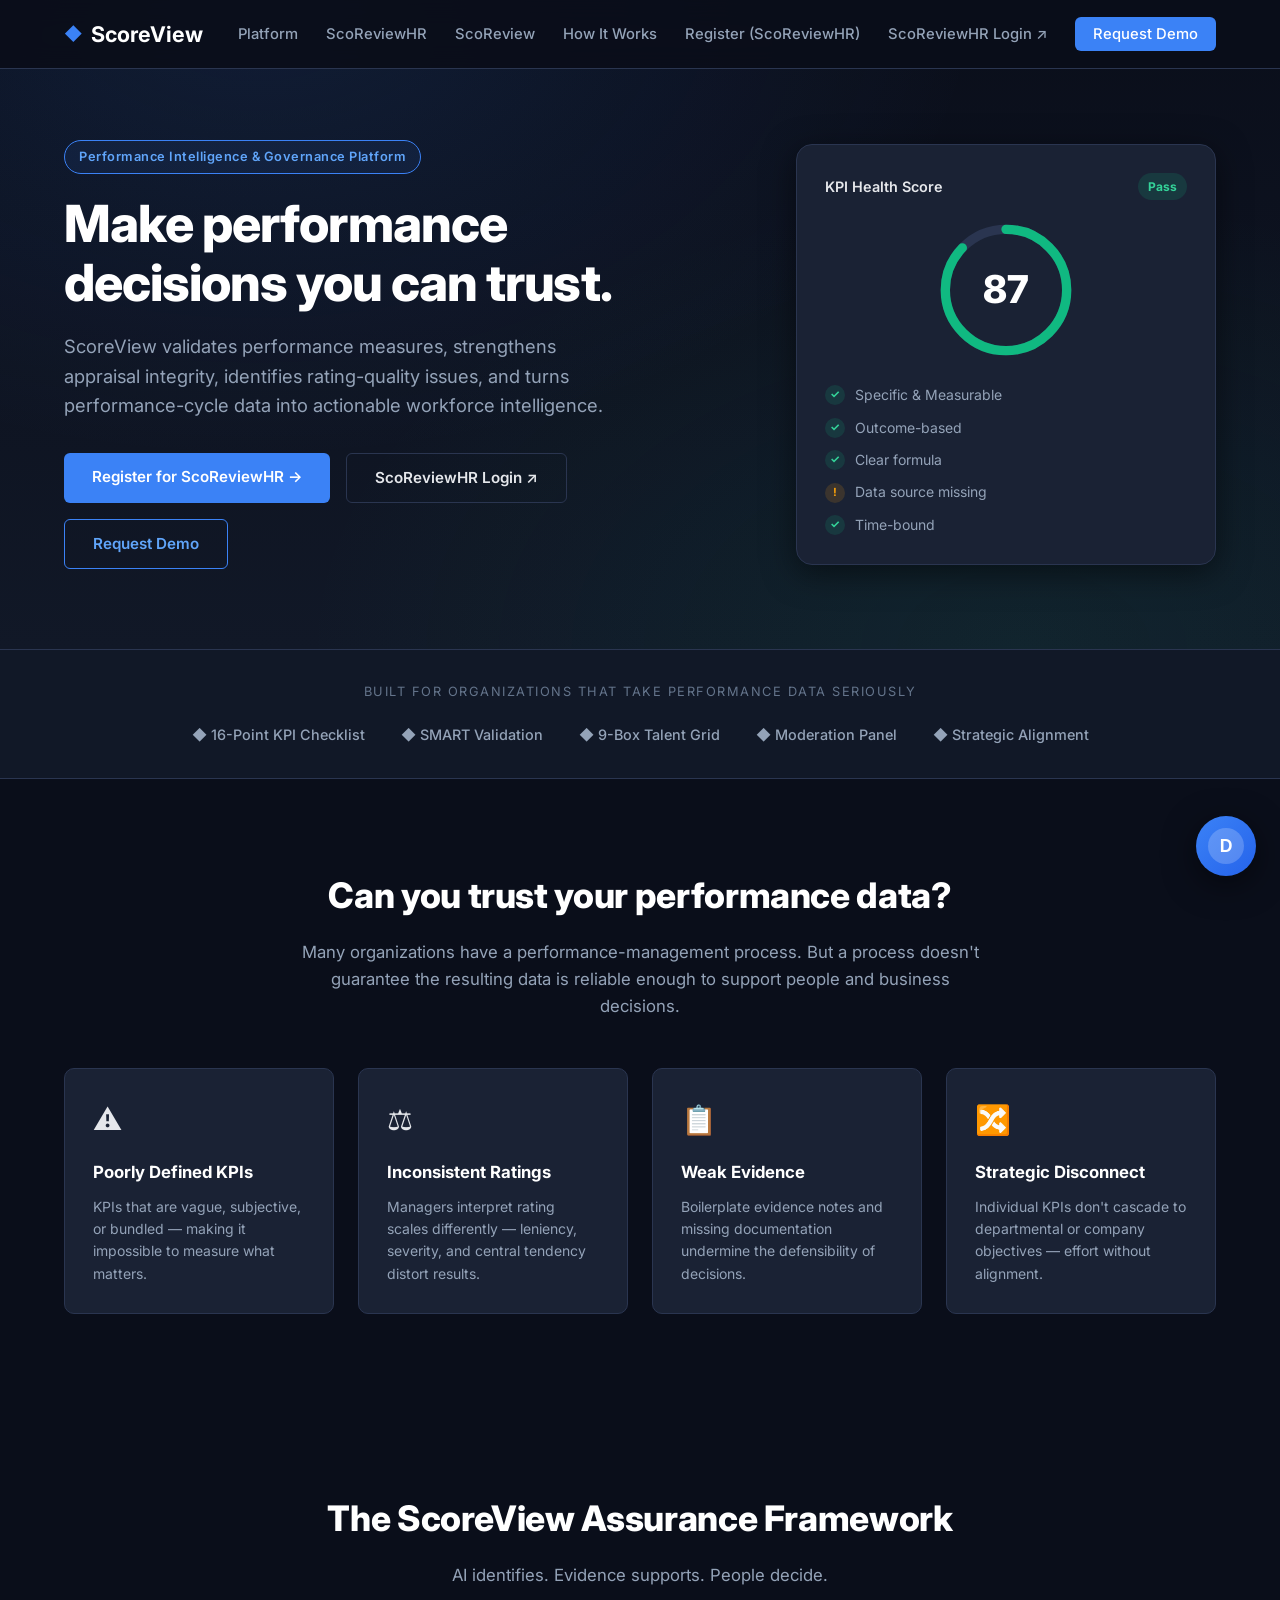
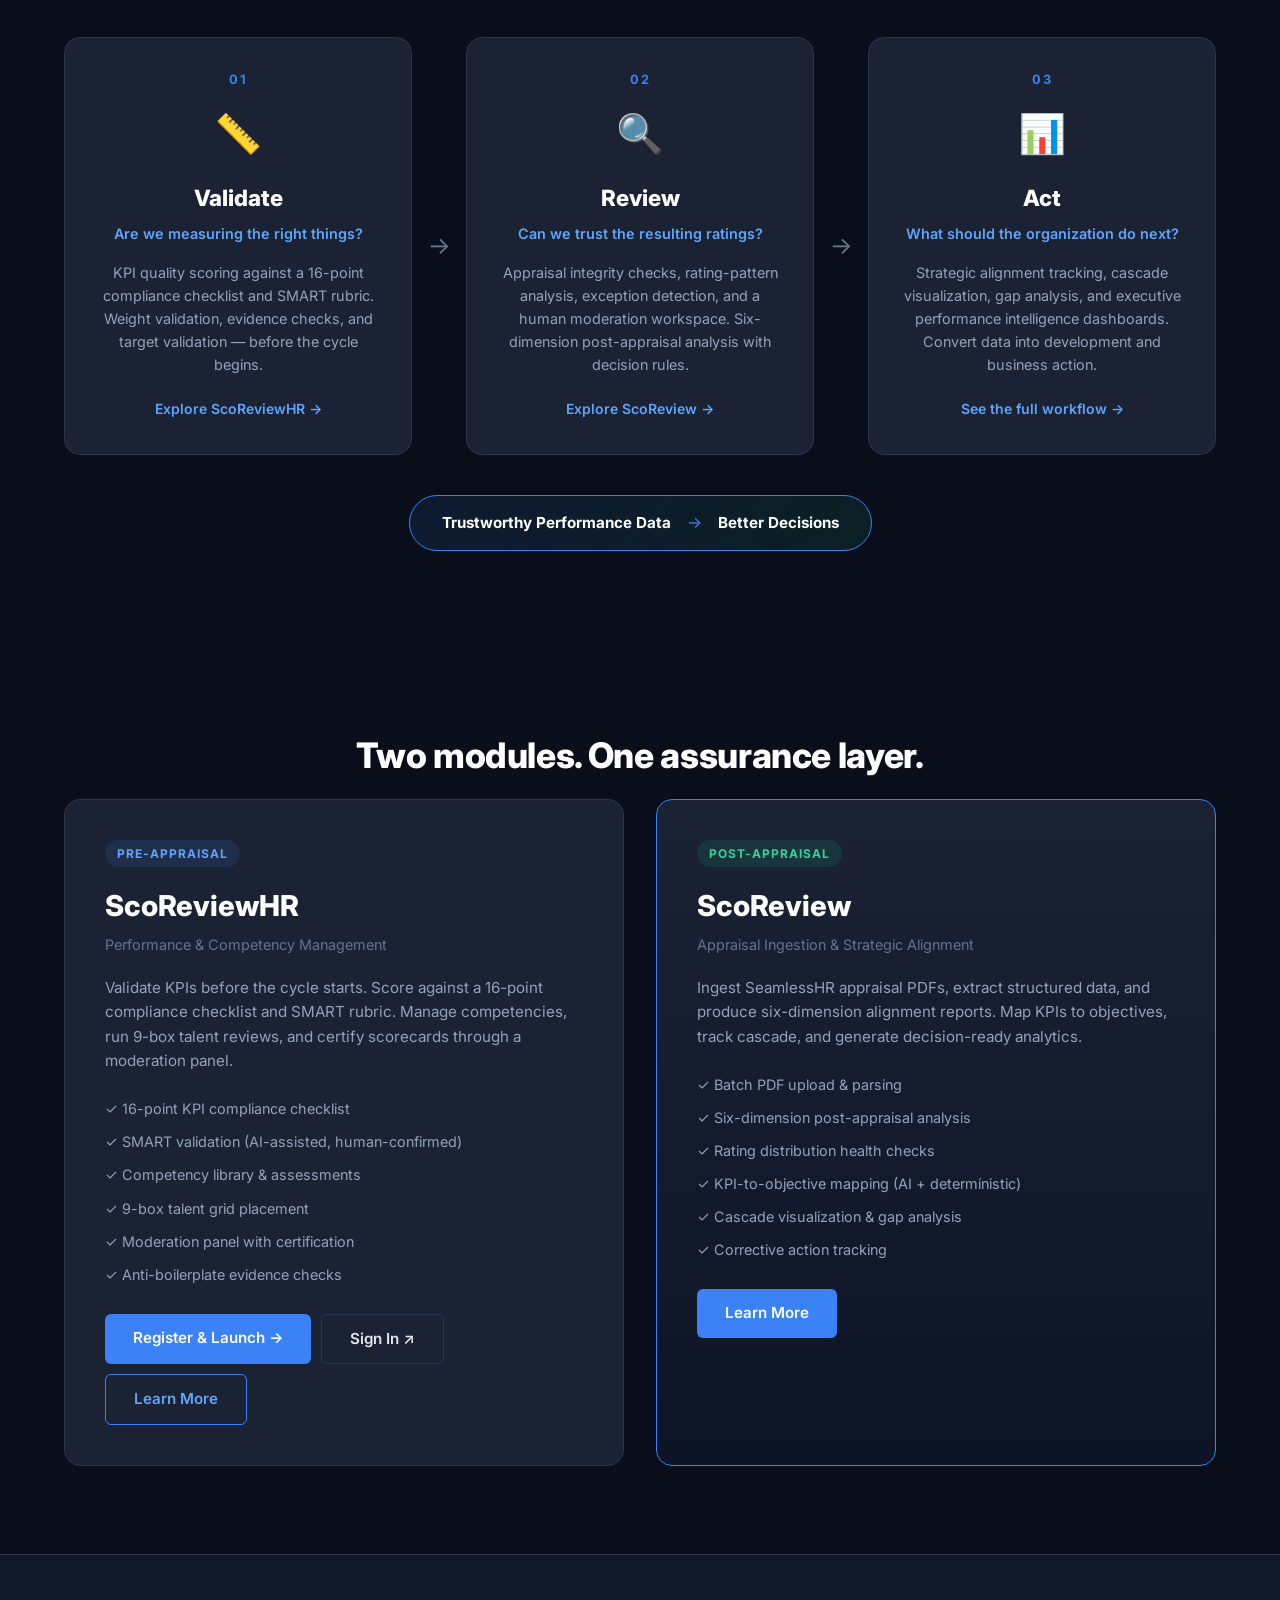
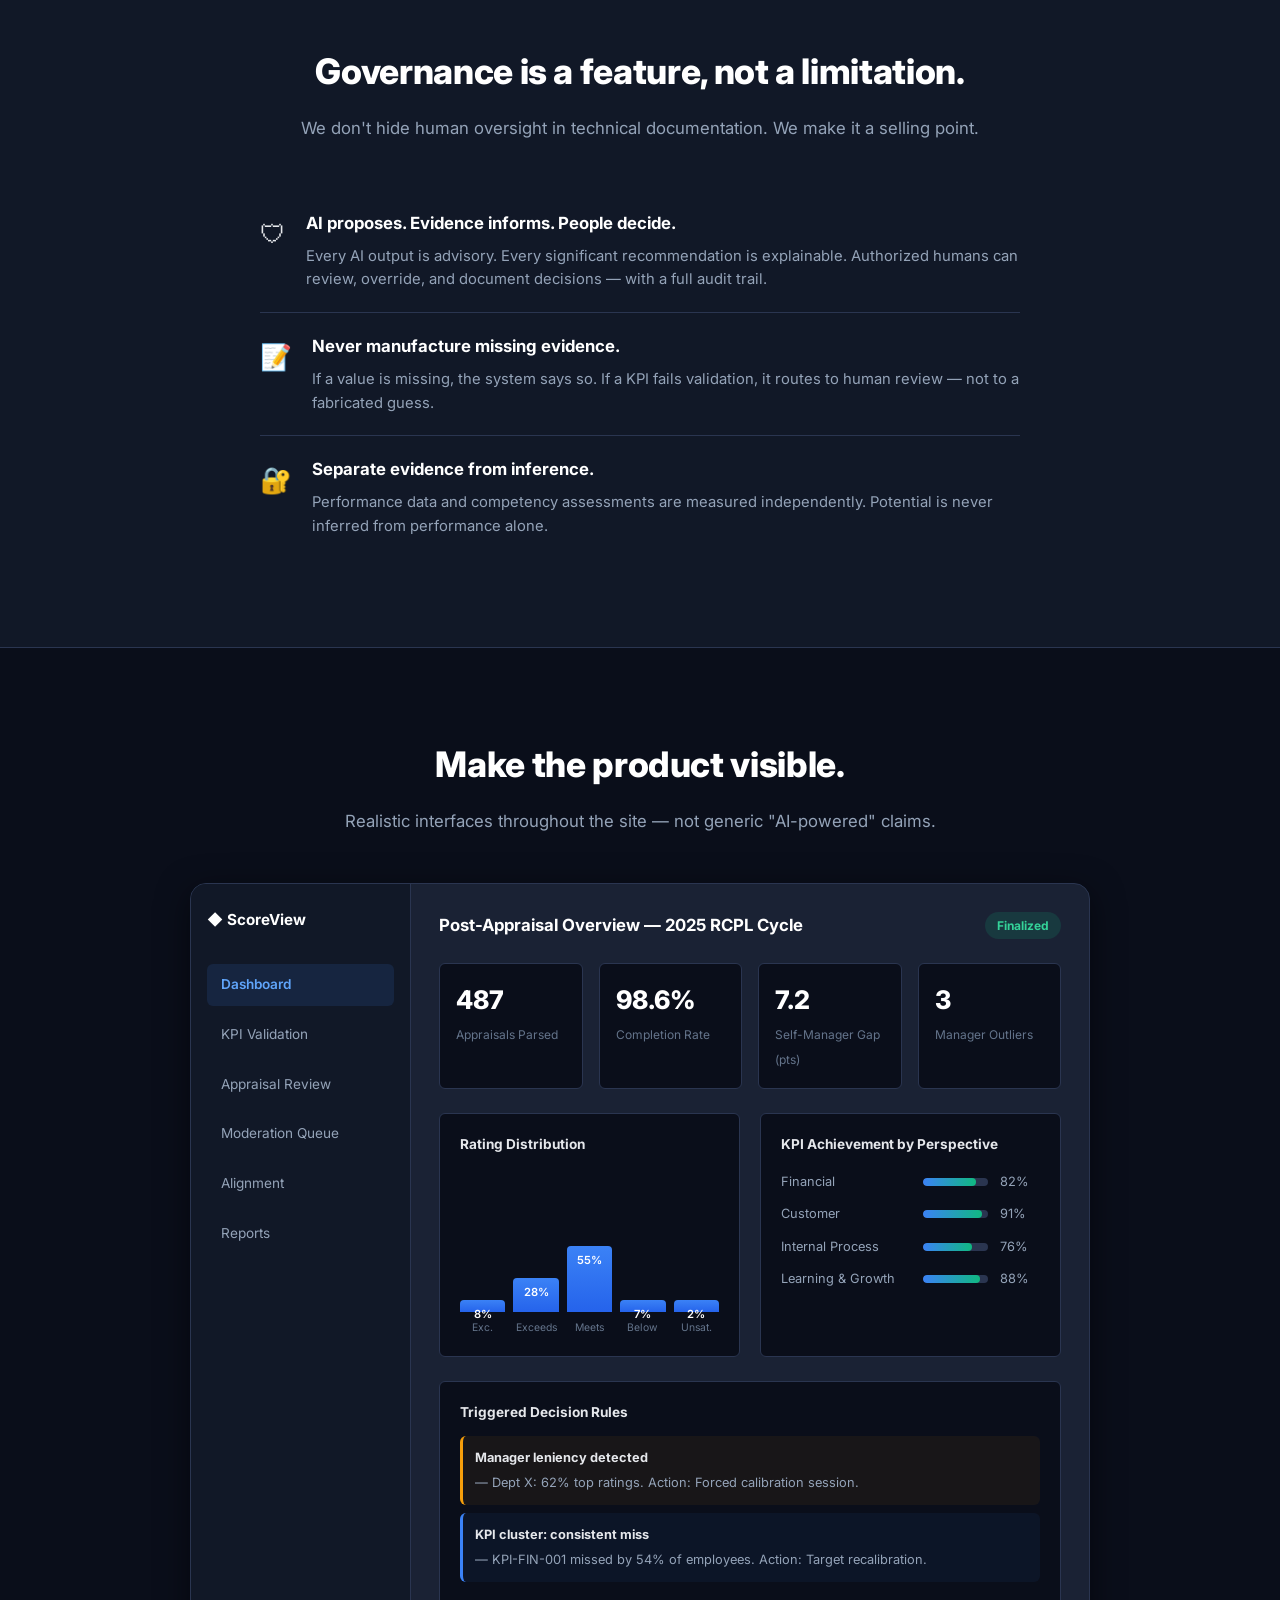
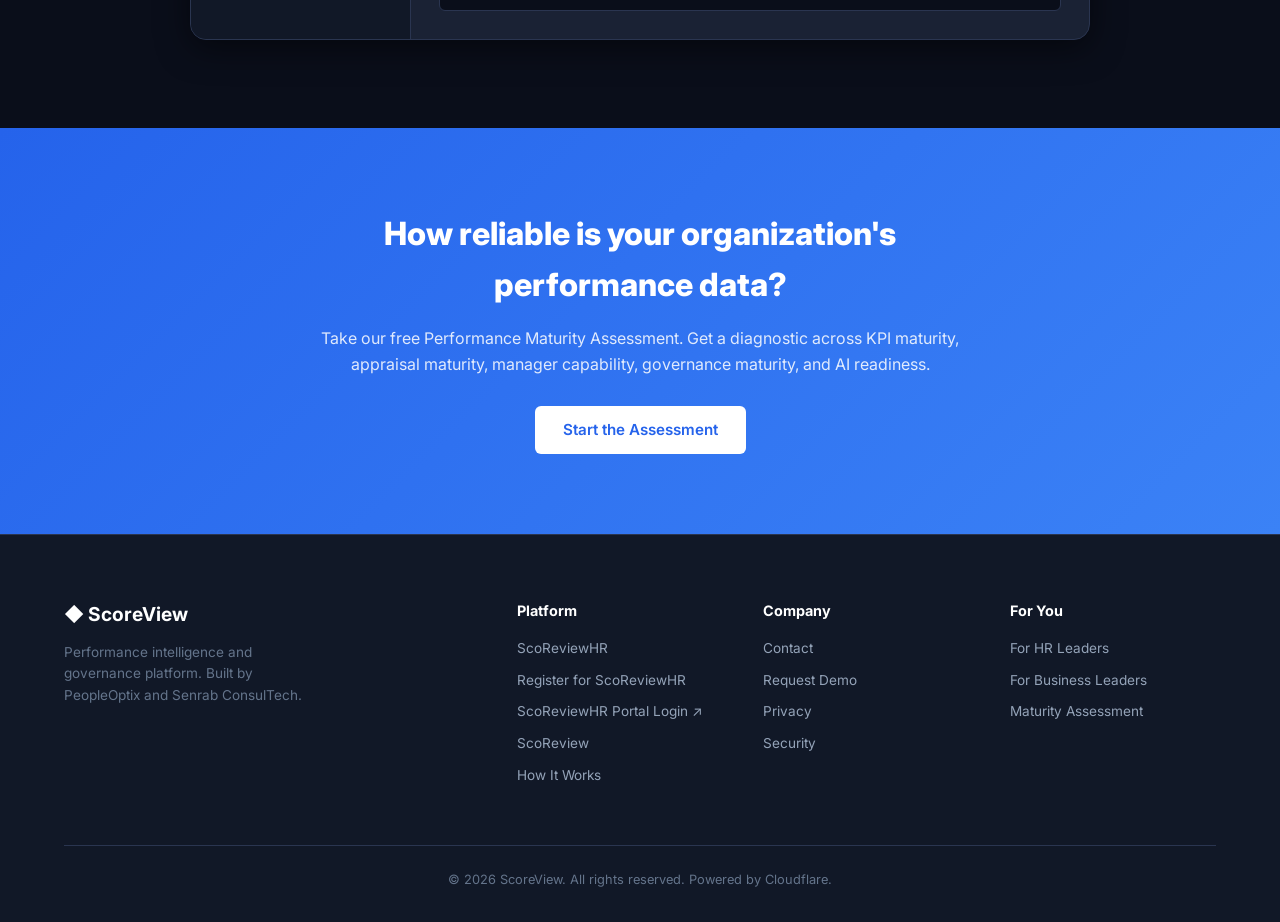
==== commit 21c92928: "feat(marketing): add ScoReviewHR registration page and direct portal links to staging.bscscoreview.c" ====
--- a/index.html
+++ b/index.html
@@ -26,8 +26,8 @@
         <li><a href="/scoReviewHR.html">ScoReviewHR</a></li>
         <li><a href="/scoReview.html">ScoReview</a></li>
         <li><a href="/how-it-works.html">How It Works</a></li>
-        <li><a href="/#insights">Insights</a></li>
-        <li><a href="/contact.html">Contact</a></li>
+        <li><a href="/register.html">Register (ScoReviewHR)</a></li>
+        <li><a href="https://staging.bscscoreview.com/login" target="_blank" rel="noopener">ScoReviewHR Login ↗</a></li>
         <li><a href="/request-demo.html" class="nav-cta" data-cta="demo">Request Demo</a></li>
       </ul>
     </div>
@@ -42,8 +42,9 @@
         <h1 class="hero-title">Make performance decisions you can trust.</h1>
         <p class="hero-subtitle">ScoreView validates performance measures, strengthens appraisal integrity, identifies rating-quality issues, and turns performance-cycle data into actionable workforce intelligence.</p>
         <div class="hero-ctas">
-          <a href="/request-demo.html" class="btn btn-primary" data-cta="demo">Request Demo</a>
-          <a href="/how-it-works.html" class="btn btn-secondary">See How It Works</a>
+          <a href="/register.html" class="btn btn-primary">Register for ScoReviewHR →</a>
+          <a href="https://staging.bscscoreview.com/login" class="btn btn-secondary" target="_blank" rel="noopener">ScoReviewHR Login ↗</a>
+          <a href="/request-demo.html" class="btn btn-outline" data-cta="demo">Request Demo</a>
         </div>
       </div>
       <div class="hero-visual">
@@ -178,7 +179,11 @@
             <li>✓ Moderation panel with certification</li>
             <li>✓ Anti-boilerplate evidence checks</li>
           </ul>
-          <a href="/scoReviewHR.html" class="btn btn-outline" data-cta="scoReviewHR">Learn More</a>
+          <div style="display: flex; gap: 0.65rem; flex-wrap: wrap;">
+            <a href="/register.html" class="btn btn-primary">Register &amp; Launch →</a>
+            <a href="https://staging.bscscoreview.com/login" class="btn btn-secondary" target="_blank" rel="noopener">Sign In ↗</a>
+            <a href="/scoReviewHR.html" class="btn btn-outline" data-cta="scoReviewHR">Learn More</a>
+          </div>
         </div>
         <div class="product-card product-card-featured">
           <div class="product-tag">Post-Appraisal</div>
@@ -328,9 +333,10 @@
         <div class="footer-col">
           <h5>Platform</h5>
           <a href="/scoReviewHR.html">ScoReviewHR</a>
+          <a href="/register.html">Register for ScoReviewHR</a>
+          <a href="https://staging.bscscoreview.com/login" target="_blank" rel="noopener">ScoReviewHR Portal Login ↗</a>
           <a href="/scoReview.html">ScoReview</a>
           <a href="/how-it-works.html">How It Works</a>
-          <a href="/#platform">Framework</a>
         </div>
         <div class="footer-col">
           <h5>Company</h5>
